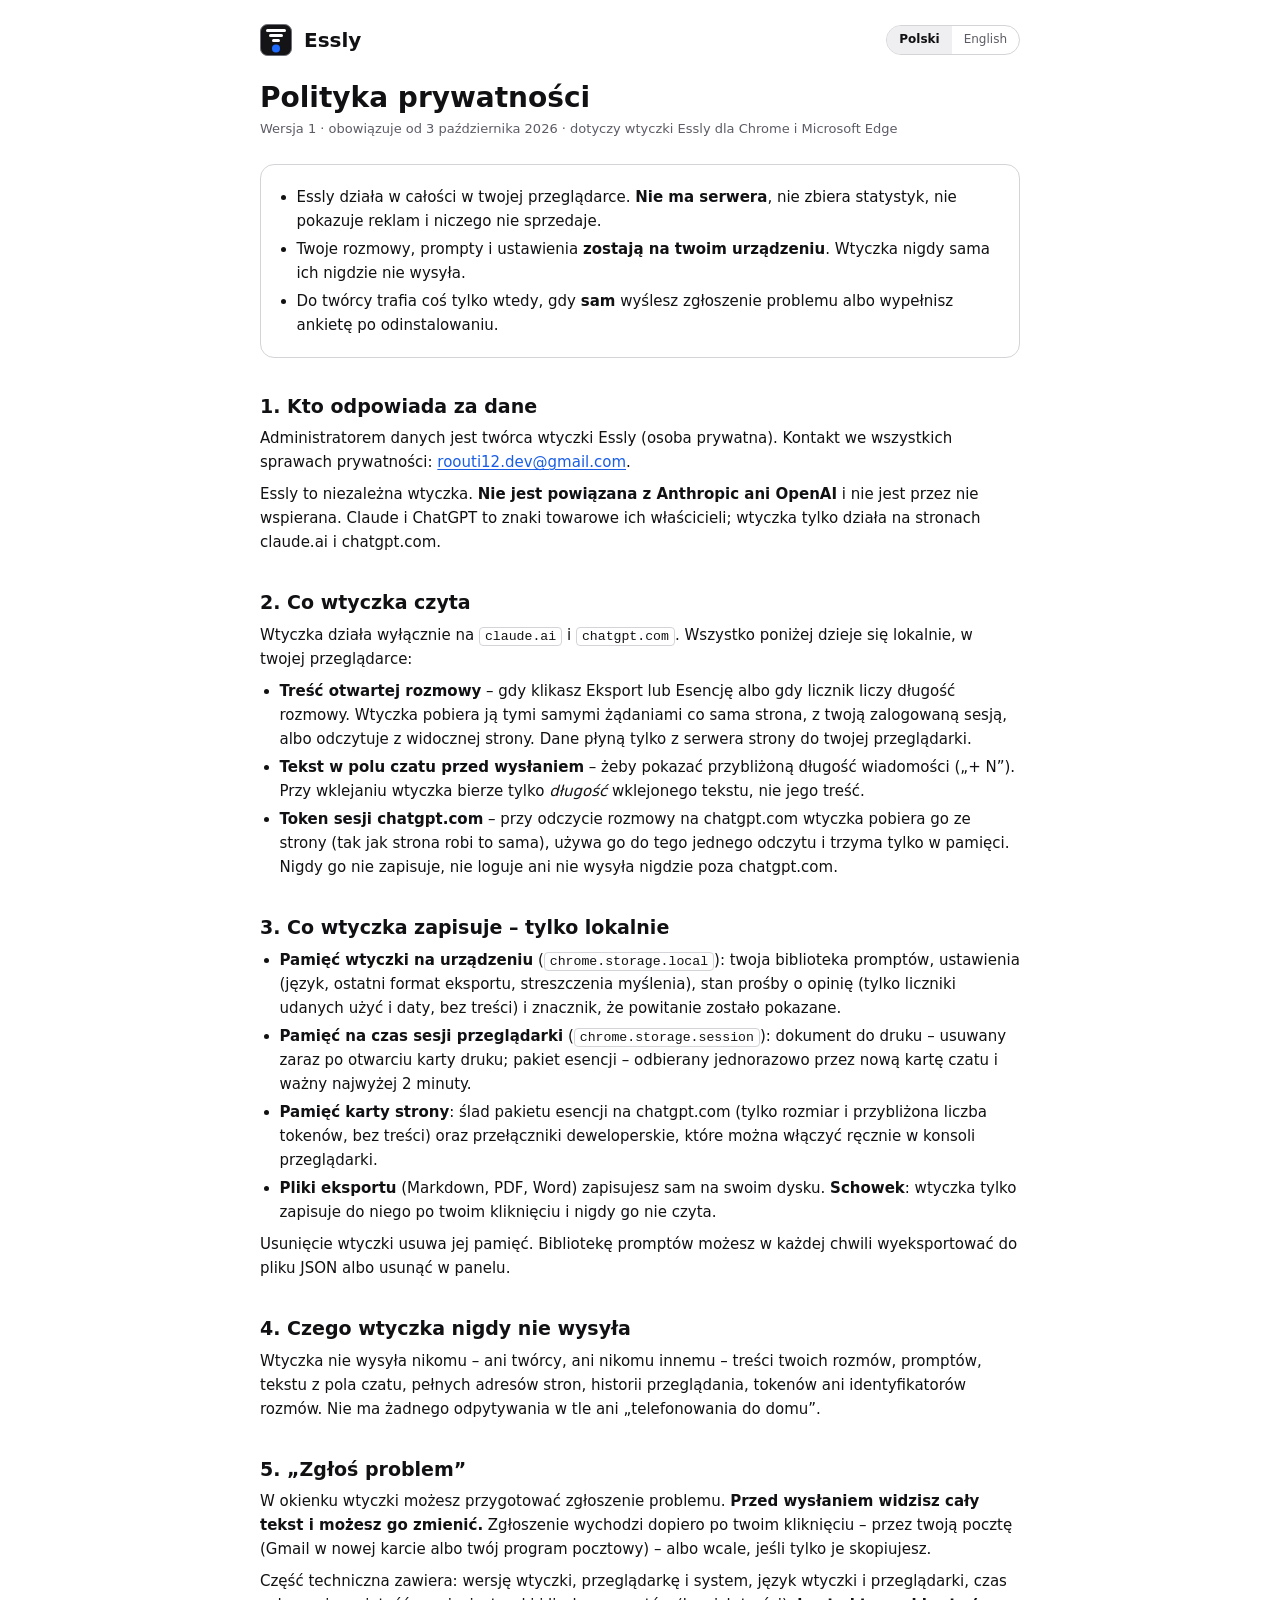
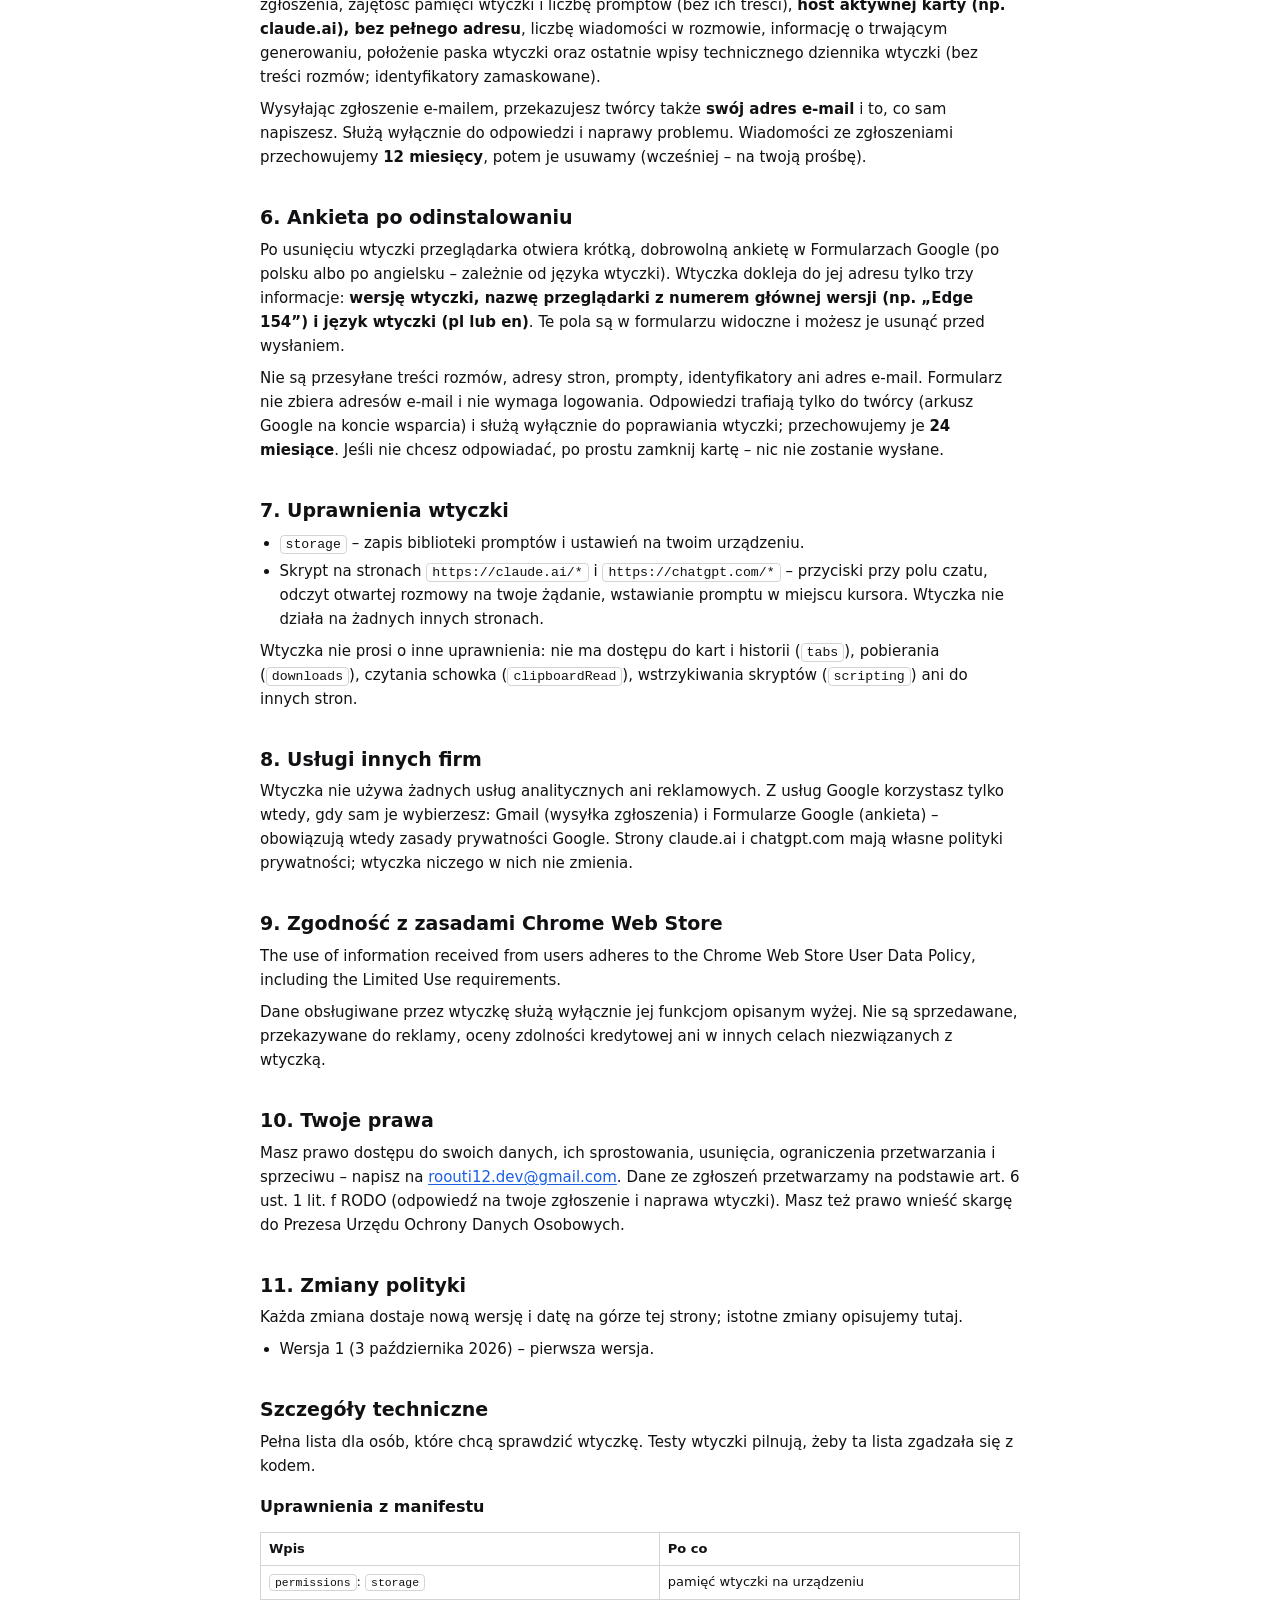
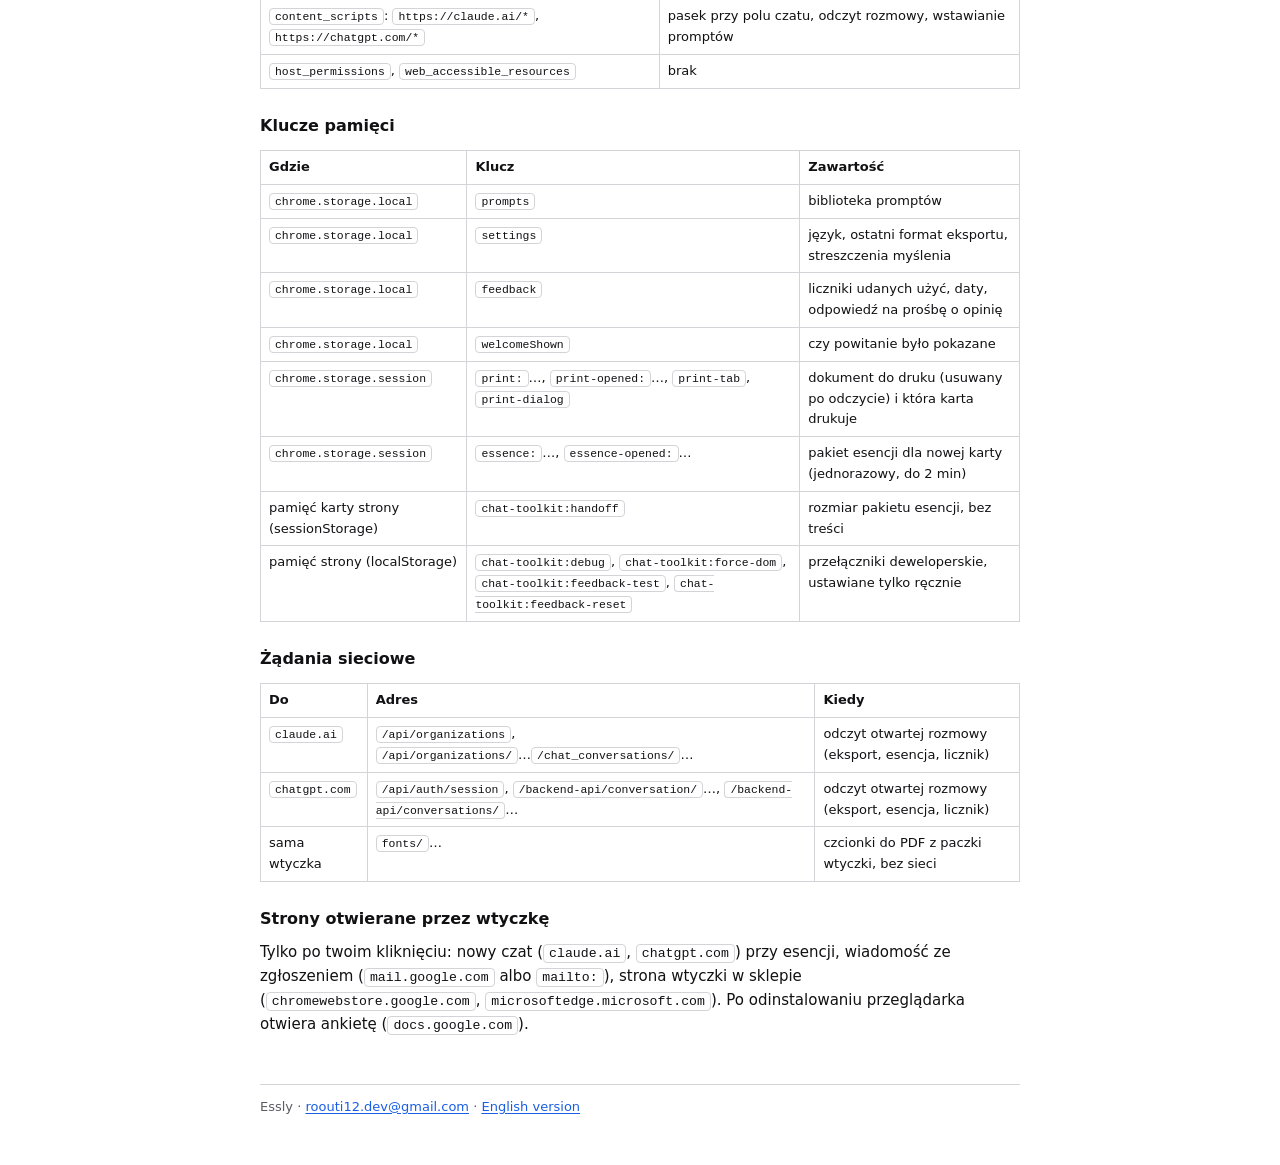
==== privacy/index.html @ 87979087 "Essly site and privacy policy" ====
<!doctype html>
<html lang="pl">
<head>
  <meta charset="utf-8">
  <meta name="viewport" content="width=device-width, initial-scale=1">
  <title>Essly – polityka prywatności</title>
  <meta name="description" content="Polityka prywatności wtyczki Essly: co czyta, co zapisuje (tylko lokalnie), czego nigdy nie wysyła.">
  <link rel="icon" href="../icon32.png">
  <link rel="alternate" hreflang="en" href="../en/privacy/">
  <link rel="stylesheet" href="../theme.css">
  <link rel="stylesheet" href="../site.css">
</head>
<body>
<div class="page">
  <header class="top">
    <img src="../icon32.png" srcset="../icon32.png 1x, ../icon128.png 4x" width="32" height="32" alt="">
    <a class="name" href="../" style="color: inherit; text-decoration: none">Essly</a>
    <nav class="lang" aria-label="Język / Language"><span aria-current="page">Polski</span><a href="../en/privacy/" hreflang="en" lang="en">English</a></nav>
  </header>

  <main>
    <h1>Polityka prywatności</h1>
    <p class="meta">Wersja 1 · obowiązuje od 3 października 2026 · dotyczy wtyczki Essly dla Chrome i Microsoft Edge</p>

    <div class="summary">
      <ul>
        <li>Essly działa w całości w twojej przeglądarce. <strong>Nie ma serwera</strong>, nie zbiera statystyk, nie pokazuje reklam i niczego nie sprzedaje.</li>
        <li>Twoje rozmowy, prompty i ustawienia <strong>zostają na twoim urządzeniu</strong>. Wtyczka nigdy sama ich nigdzie nie wysyła.</li>
        <li>Do twórcy trafia coś tylko wtedy, gdy <strong>sam</strong> wyślesz zgłoszenie problemu albo wypełnisz ankietę po odinstalowaniu.</li>
      </ul>
    </div>

    <h2 id="administrator">1. Kto odpowiada za dane</h2>
    <p>Administratorem danych jest twórca wtyczki Essly (osoba prywatna). Kontakt we wszystkich sprawach prywatności: <a href="mailto:roouti12.dev@gmail.com">roouti12.dev@gmail.com</a>.</p>
    <p>Essly to niezależna wtyczka. <strong>Nie jest powiązana z Anthropic ani OpenAI</strong> i nie jest przez nie wspierana. Claude i ChatGPT to znaki towarowe ich właścicieli; wtyczka tylko działa na stronach claude.ai i chatgpt.com.</p>

    <h2 id="czyta">2. Co wtyczka czyta</h2>
    <p>Wtyczka działa wyłącznie na <code>claude.ai</code> i <code>chatgpt.com</code>. Wszystko poniżej dzieje się lokalnie, w twojej przeglądarce:</p>
    <ul>
      <li><strong>Treść otwartej rozmowy</strong> – gdy klikasz Eksport lub Esencję albo gdy licznik liczy długość rozmowy. Wtyczka pobiera ją tymi samymi żądaniami co sama strona, z twoją zalogowaną sesją, albo odczytuje z widocznej strony. Dane płyną tylko z serwera strony do twojej przeglądarki.</li>
      <li><strong>Tekst w polu czatu przed wysłaniem</strong> – żeby pokazać przybliżoną długość wiadomości („+ N”). Przy wklejaniu wtyczka bierze tylko <em>długość</em> wklejonego tekstu, nie jego treść.</li>
      <li><strong>Token sesji chatgpt.com</strong> – przy odczycie rozmowy na chatgpt.com wtyczka pobiera go ze strony (tak jak strona robi to sama), używa go do tego jednego odczytu i trzyma tylko w pamięci. Nigdy go nie zapisuje, nie loguje ani nie wysyła nigdzie poza chatgpt.com.</li>
    </ul>

    <h2 id="zapisuje">3. Co wtyczka zapisuje – tylko lokalnie</h2>
    <ul>
      <li><strong>Pamięć wtyczki na urządzeniu</strong> (<code>chrome.storage.local</code>): twoja biblioteka promptów, ustawienia (język, ostatni format eksportu, streszczenia myślenia), stan prośby o opinię (tylko liczniki udanych użyć i daty, bez treści) i znacznik, że powitanie zostało pokazane.</li>
      <li><strong>Pamięć na czas sesji przeglądarki</strong> (<code>chrome.storage.session</code>): dokument do druku – usuwany zaraz po otwarciu karty druku; pakiet esencji – odbierany jednorazowo przez nową kartę czatu i ważny najwyżej 2 minuty.</li>
      <li><strong>Pamięć karty strony</strong>: ślad pakietu esencji na chatgpt.com (tylko rozmiar i przybliżona liczba tokenów, bez treści) oraz przełączniki deweloperskie, które można włączyć ręcznie w konsoli przeglądarki.</li>
      <li><strong>Pliki eksportu</strong> (Markdown, PDF, Word) zapisujesz sam na swoim dysku. <strong>Schowek</strong>: wtyczka tylko zapisuje do niego po twoim kliknięciu i nigdy go nie czyta.</li>
    </ul>
    <p>Usunięcie wtyczki usuwa jej pamięć. Bibliotekę promptów możesz w każdej chwili wyeksportować do pliku JSON albo usunąć w panelu.</p>

    <h2 id="nie-wysyla">4. Czego wtyczka nigdy nie wysyła</h2>
    <p>Wtyczka nie wysyła nikomu – ani twórcy, ani nikomu innemu – treści twoich rozmów, promptów, tekstu z pola czatu, pełnych adresów stron, historii przeglądania, tokenów ani identyfikatorów rozmów. Nie ma żadnego odpytywania w tle ani „telefonowania do domu”.</p>

    <h2 id="zglos">5. „Zgłoś problem”</h2>
    <p>W okienku wtyczki możesz przygotować zgłoszenie problemu. <strong>Przed wysłaniem widzisz cały tekst i możesz go zmienić.</strong> Zgłoszenie wychodzi dopiero po twoim kliknięciu – przez twoją pocztę (Gmail w nowej karcie albo twój program pocztowy) – albo wcale, jeśli tylko je skopiujesz.</p>
    <p>Część techniczna zawiera: wersję wtyczki, przeglądarkę i system, język wtyczki i przeglądarki, czas zgłoszenia, zajętość pamięci wtyczki i liczbę promptów (bez ich treści), <strong>host aktywnej karty (np. claude.ai), bez pełnego adresu</strong>, liczbę wiadomości w rozmowie, informację o trwającym generowaniu, położenie paska wtyczki oraz ostatnie wpisy technicznego dziennika wtyczki (bez treści rozmów; identyfikatory zamaskowane).</p>
    <p>Wysyłając zgłoszenie e-mailem, przekazujesz twórcy także <strong>swój adres e-mail</strong> i to, co sam napiszesz. Służą wyłącznie do odpowiedzi i naprawy problemu. Wiadomości ze zgłoszeniami przechowujemy <strong>12 miesięcy</strong>, potem je usuwamy (wcześniej – na twoją prośbę).</p>

    <h2 id="ankieta">6. Ankieta po odinstalowaniu</h2>
    <p>Po usunięciu wtyczki przeglądarka otwiera krótką, dobrowolną ankietę w Formularzach Google (po polsku albo po angielsku – zależnie od języka wtyczki). Wtyczka dokleja do jej adresu tylko trzy informacje: <strong>wersję wtyczki, nazwę przeglądarki z numerem głównej wersji (np. „Edge 154”) i język wtyczki (pl lub en)</strong>. Te pola są w formularzu widoczne i możesz je usunąć przed wysłaniem.</p>
    <p>Nie są przesyłane treści rozmów, adresy stron, prompty, identyfikatory ani adres e-mail. Formularz nie zbiera adresów e-mail i nie wymaga logowania. Odpowiedzi trafiają tylko do twórcy (arkusz Google na koncie wsparcia) i służą wyłącznie do poprawiania wtyczki; przechowujemy je <strong>24 miesiące</strong>. Jeśli nie chcesz odpowiadać, po prostu zamknij kartę – nic nie zostanie wysłane.</p>

    <h2 id="uprawnienia">7. Uprawnienia wtyczki</h2>
    <ul>
      <li><code>storage</code> – zapis biblioteki promptów i ustawień na twoim urządzeniu.</li>
      <li>Skrypt na stronach <code>https://claude.ai/*</code> i <code>https://chatgpt.com/*</code> – przyciski przy polu czatu, odczyt otwartej rozmowy na twoje żądanie, wstawianie promptu w miejscu kursora. Wtyczka nie działa na żadnych innych stronach.</li>
    </ul>
    <p>Wtyczka nie prosi o inne uprawnienia: nie ma dostępu do kart i historii (<code>tabs</code>), pobierania (<code>downloads</code>), czytania schowka (<code>clipboardRead</code>), wstrzykiwania skryptów (<code>scripting</code>) ani do innych stron.</p>

    <h2 id="inne">8. Usługi innych firm</h2>
    <p>Wtyczka nie używa żadnych usług analitycznych ani reklamowych. Z usług Google korzystasz tylko wtedy, gdy sam je wybierzesz: Gmail (wysyłka zgłoszenia) i Formularze Google (ankieta) – obowiązują wtedy zasady prywatności Google. Strony claude.ai i chatgpt.com mają własne polityki prywatności; wtyczka niczego w nich nie zmienia.</p>

    <h2 id="limited-use">9. Zgodność z zasadami Chrome Web Store</h2>
    <p lang="en">The use of information received from users adheres to the Chrome Web Store User Data Policy, including the Limited Use requirements.</p>
    <p>Dane obsługiwane przez wtyczkę służą wyłącznie jej funkcjom opisanym wyżej. Nie są sprzedawane, przekazywane do reklamy, oceny zdolności kredytowej ani w innych celach niezwiązanych z wtyczką.</p>

    <h2 id="prawa">10. Twoje prawa</h2>
    <p>Masz prawo dostępu do swoich danych, ich sprostowania, usunięcia, ograniczenia przetwarzania i sprzeciwu – napisz na <a href="mailto:roouti12.dev@gmail.com">roouti12.dev@gmail.com</a>. Dane ze zgłoszeń przetwarzamy na podstawie art. 6 ust. 1 lit. f RODO (odpowiedź na twoje zgłoszenie i naprawa wtyczki). Masz też prawo wnieść skargę do Prezesa Urzędu Ochrony Danych Osobowych.</p>

    <h2 id="zmiany">11. Zmiany polityki</h2>
    <p>Każda zmiana dostaje nową wersję i datę na górze tej strony; istotne zmiany opisujemy tutaj.</p>
    <ul><li>Wersja 1 (3 października 2026) – pierwsza wersja.</li></ul>

    <h2 id="szczegoly">Szczegóły techniczne</h2>
    <p>Pełna lista dla osób, które chcą sprawdzić wtyczkę. Testy wtyczki pilnują, żeby ta lista zgadzała się z kodem.</p>
    <h3>Uprawnienia z manifestu</h3>
    <div class="table"><table>
      <tr><th>Wpis</th><th>Po co</th></tr>
      <tr><td><code>permissions</code>: <code>storage</code></td><td>pamięć wtyczki na urządzeniu</td></tr>
      <tr><td><code>content_scripts</code>: <code>https://claude.ai/*</code>, <code>https://chatgpt.com/*</code></td><td>pasek przy polu czatu, odczyt rozmowy, wstawianie promptów</td></tr>
      <tr><td><code>host_permissions</code>, <code>web_accessible_resources</code></td><td>brak</td></tr>
    </table></div>
    <h3>Klucze pamięci</h3>
    <div class="table"><table>
      <tr><th>Gdzie</th><th>Klucz</th><th>Zawartość</th></tr>
      <tr><td><code>chrome.storage.local</code></td><td><code>prompts</code></td><td>biblioteka promptów</td></tr>
      <tr><td><code>chrome.storage.local</code></td><td><code>settings</code></td><td>język, ostatni format eksportu, streszczenia myślenia</td></tr>
      <tr><td><code>chrome.storage.local</code></td><td><code>feedback</code></td><td>liczniki udanych użyć, daty, odpowiedź na prośbę o opinię</td></tr>
      <tr><td><code>chrome.storage.local</code></td><td><code>welcomeShown</code></td><td>czy powitanie było pokazane</td></tr>
      <tr><td><code>chrome.storage.session</code></td><td><code>print:</code>…, <code>print-opened:</code>…, <code>print-tab</code>, <code>print-dialog</code></td><td>dokument do druku (usuwany po odczycie) i która karta drukuje</td></tr>
      <tr><td><code>chrome.storage.session</code></td><td><code>essence:</code>…, <code>essence-opened:</code>…</td><td>pakiet esencji dla nowej karty (jednorazowy, do 2 min)</td></tr>
      <tr><td>pamięć karty strony (sessionStorage)</td><td><code>chat-toolkit:handoff</code></td><td>rozmiar pakietu esencji, bez treści</td></tr>
      <tr><td>pamięć strony (localStorage)</td><td><code>chat-toolkit:debug</code>, <code>chat-toolkit:force-dom</code>, <code>chat-toolkit:feedback-test</code>, <code>chat-toolkit:feedback-reset</code></td><td>przełączniki deweloperskie, ustawiane tylko ręcznie</td></tr>
    </table></div>
    <h3>Żądania sieciowe</h3>
    <div class="table"><table>
      <tr><th>Do</th><th>Adres</th><th>Kiedy</th></tr>
      <tr><td><code>claude.ai</code></td><td><code>/api/organizations</code>, <code>/api/organizations/</code>…<code>/chat_conversations/</code>…</td><td>odczyt otwartej rozmowy (eksport, esencja, licznik)</td></tr>
      <tr><td><code>chatgpt.com</code></td><td><code>/api/auth/session</code>, <code>/backend-api/conversation/</code>…, <code>/backend-api/conversations/</code>…</td><td>odczyt otwartej rozmowy (eksport, esencja, licznik)</td></tr>
      <tr><td>sama wtyczka</td><td><code>fonts/</code>…</td><td>czcionki do PDF z paczki wtyczki, bez sieci</td></tr>
    </table></div>
    <h3>Strony otwierane przez wtyczkę</h3>
    <p>Tylko po twoim kliknięciu: nowy czat (<code>claude.ai</code>, <code>chatgpt.com</code>) przy esencji, wiadomość ze zgłoszeniem (<code>mail.google.com</code> albo <code>mailto:</code>), strona wtyczki w sklepie (<code>chromewebstore.google.com</code>, <code>microsoftedge.microsoft.com</code>). Po odinstalowaniu przeglądarka otwiera ankietę (<code>docs.google.com</code>).</p>
  </main>

  <footer>Essly · <a href="mailto:roouti12.dev@gmail.com">roouti12.dev@gmail.com</a> · <a href="../en/privacy/" hreflang="en" lang="en">English version</a></footer>
</div>
</body>
</html>
---- theme.css ----
/* Design tokens – the only place colours, radii, spacing, type sizes and shadows are defined.
   Style of the C2 icon: black and white, one electric blue as the only accent; amber only for
   warnings, red only for errors and "Delete". Two themes:
   - extension pages (popup, report, welcome, print screen): light when the system asks for it
     (prefers-color-scheme), dark otherwise – dark is the default;
   - shadow roots on chat pages (toolbar, menus, popover, pills, prompts panel): the page's own theme,
     set by the script as data-theme="light|dark" on the host (taken from the page background).
   Every text/background pair used is checked for WCAG AA by tests/theme.test.ts. */
:root,
:host {
  --ct-bg: #0b0b0c;
  --ct-surface: #141416;          /* the icon's tile */
  --ct-surface-raised: #1c1c1f;   /* menus, popover, pills, panel */
  --ct-hover: #2a2a2f;            /* hovered menu item, list row, pressed button */
  --ct-border: #34343a;
  --ct-border-strong: #6e6e76;    /* the icon's hairline: borders that must show */
  --ct-code-bg: #1c1c1f;          /* code, math, message headings on the print sheet */
  --ct-warning-bg: #2b2210;       /* warning blocks (behind --ct-text) */
  --ct-control-bg: #141416;       /* toolbar buttons; on chat pages the composer's own colour (ui/pageTheme.ts) */
  --ct-control-border: #34343a;   /* toolbar buttons: must stand out on the page around the composer */
  --ct-text: #f5f5f7;
  --ct-text-muted: #a8a8b0;
  --ct-accent: #1f6bff;           /* the only accent: primary buttons, focus, chosen items, the dot */
  --ct-accent-text: #5b95ff;      /* the accent as text or icon */
  --ct-on-accent: #ffffff;
  --ct-warning: #f5a524;          /* warnings only: incomplete results, long conversations, duplicates */
  --ct-warning-text: #f5c46b;
  --ct-on-warning: #141414;
  --ct-danger: #cf3a3f;           /* errors and "Delete" only */
  --ct-danger-text: #ff8a8d;
  --ct-on-danger: #ffffff;
  --ct-shadow-sm: 0 1px 2px rgba(0, 0, 0, 0.4), 0 2px 8px rgba(0, 0, 0, 0.3);  /* toolbar buttons */
  --ct-shadow: 0 8px 24px rgba(0, 0, 0, 0.5);                                   /* menus, popover, pills, cards */

  --ct-font: system-ui, -apple-system, "Segoe UI", Roboto, sans-serif;
  --ct-font-size: 14px;
  --ct-font-xs: 11px;
  --ct-font-sm: 12px;
  --ct-font-md: 13px;
  --ct-font-lg: 16px;
  --ct-radius-sm: 6px;    /* fields, menu items, small buttons */
  --ct-radius: 10px;      /* menus, popover, cards */
  --ct-radius-lg: 14px;   /* pages' main card, the rating question */
  --ct-radius-pill: 999px; /* toolbar buttons, pills */
  --ct-space-1: 4px;
  --ct-space-2: 8px;
  --ct-space-3: 12px;
  --ct-space-4: 16px;
  --ct-space-5: 24px;
  --ct-transition: 120ms;
  --ct-focus-ring: 0 0 0 2px var(--ct-bg), 0 0 0 4px var(--ct-accent);

  color-scheme: dark;
}

/* Light theme – the same values in both blocks (the test checks they match): shadow hosts on chat
   pages and any element marked light (the print sheet, which is paper on a dark screen too); extension
   pages when the system asks for light, and every page in print. */
:host([data-theme="light"]),
[data-theme="light"] {
  --ct-bg: #ffffff;
  --ct-surface: #ffffff;
  --ct-surface-raised: #ffffff;
  --ct-hover: #efeff1;
  --ct-border: #d4d4d8;
  --ct-border-strong: #8e8e96;
  --ct-code-bg: #f4f4f6;
  --ct-warning-bg: #fff6e5;
  --ct-control-bg: #ffffff;
  --ct-control-border: #b4b4bc;
  --ct-text: #111114;
  --ct-text-muted: #5c5c66;
  --ct-accent: #1f6bff;
  --ct-accent-text: #1a5ee6;
  --ct-on-accent: #ffffff;
  --ct-warning: #9a5b00;
  --ct-warning-text: #8a5200;
  --ct-on-warning: #ffffff;
  --ct-danger: #d1242f;
  --ct-danger-text: #b3121b;
  --ct-on-danger: #ffffff;
  --ct-shadow-sm: 0 1px 2px rgba(0, 0, 0, 0.08), 0 2px 8px rgba(0, 0, 0, 0.06);
  --ct-shadow: 0 8px 24px rgba(0, 0, 0, 0.14), 0 2px 6px rgba(0, 0, 0, 0.08);
  color-scheme: light;
}
@media (prefers-color-scheme: light), print {
  :root {
    --ct-bg: #ffffff;
    --ct-surface: #ffffff;
    --ct-surface-raised: #ffffff;
    --ct-hover: #efeff1;
    --ct-border: #d4d4d8;
    --ct-border-strong: #8e8e96;
    --ct-code-bg: #f4f4f6;
    --ct-warning-bg: #fff6e5;
    --ct-control-bg: #ffffff;
    --ct-control-border: #b4b4bc;
    --ct-text: #111114;
    --ct-text-muted: #5c5c66;
    --ct-accent: #1f6bff;
    --ct-accent-text: #1a5ee6;
    --ct-on-accent: #ffffff;
    --ct-warning: #9a5b00;
    --ct-warning-text: #8a5200;
    --ct-on-warning: #ffffff;
    --ct-danger: #d1242f;
    --ct-danger-text: #b3121b;
    --ct-on-danger: #ffffff;
    --ct-shadow-sm: 0 1px 2px rgba(0, 0, 0, 0.08), 0 2px 8px rgba(0, 0, 0, 0.06);
    --ct-shadow: 0 8px 24px rgba(0, 0, 0, 0.14), 0 2px 6px rgba(0, 0, 0, 0.08);
    color-scheme: light;
  }
}

@media (prefers-reduced-motion: reduce) {
  :root,
  :host { --ct-transition: 0ms; }
}
---- site.css ----
/* The Essly site (GitHub Pages): the extension's own tokens (theme.css – a copy of src/ui/theme.css,
   kept identical by tests/sitePolicy.test.ts), dark unless the system asks for light. No scripts. */
html { background: var(--ct-bg); }
body {
  margin: 0;
  background: var(--ct-bg);
  color: var(--ct-text);
  font: 15px / 1.6 var(--ct-font);
}
.page { max-width: 760px; margin: 0 auto; padding: var(--ct-space-5) var(--ct-space-4) 48px; }
header.top { display: flex; align-items: center; gap: var(--ct-space-3); flex-wrap: wrap; }
header.top img { display: block; width: 32px; height: 32px; }
header.top .name { font-size: 20px; font-weight: 700; }
header.top .lang { margin-left: auto; display: inline-flex; border: 1px solid var(--ct-border); border-radius: var(--ct-radius-pill); overflow: hidden; }
header.top .lang a, header.top .lang span { padding: 4px 12px; font-size: var(--ct-font-sm); text-decoration: none; }
header.top .lang a { color: var(--ct-text-muted); }
header.top .lang a:hover { color: var(--ct-text); }
header.top .lang span { background: var(--ct-hover); color: var(--ct-text); font-weight: 600; }
h1 { margin: var(--ct-space-5) 0 var(--ct-space-1); font-size: 28px; line-height: 1.25; }
.meta { margin: 0 0 var(--ct-space-5); color: var(--ct-text-muted); font-size: var(--ct-font-md); }
h2 { margin: 36px 0 var(--ct-space-2); font-size: 19px; line-height: 1.3; }
h3 { margin: var(--ct-space-4) 0 var(--ct-space-1); font-size: 16px; }
p, ul { margin: var(--ct-space-2) 0; }
ul { padding-left: 1.3em; }
li { margin: 4px 0; }
a { color: var(--ct-accent-text); text-underline-offset: 2px; }
a:focus-visible { outline: none; box-shadow: var(--ct-focus-ring); border-radius: 3px; }
code { padding: 1px 5px; border-radius: 4px; background: var(--ct-surface-raised); border: 1px solid var(--ct-border); font: 0.88em / 1.4 ui-monospace, SFMono-Regular, Consolas, monospace; }
.summary { padding: var(--ct-space-4); background: var(--ct-surface); border: 1px solid var(--ct-border); border-radius: var(--ct-radius-lg); }
.summary ul { margin: 0; }
table { width: 100%; border-collapse: collapse; margin: var(--ct-space-2) 0; font-size: var(--ct-font-md); }
th, td { padding: 6px 8px; border: 1px solid var(--ct-border); text-align: left; vertical-align: top; }
th { background: var(--ct-surface-raised); font-weight: 600; }
.table { overflow-x: auto; }
footer { margin-top: 48px; padding-top: var(--ct-space-3); border-top: 1px solid var(--ct-border); color: var(--ct-text-muted); font-size: var(--ct-font-md); }
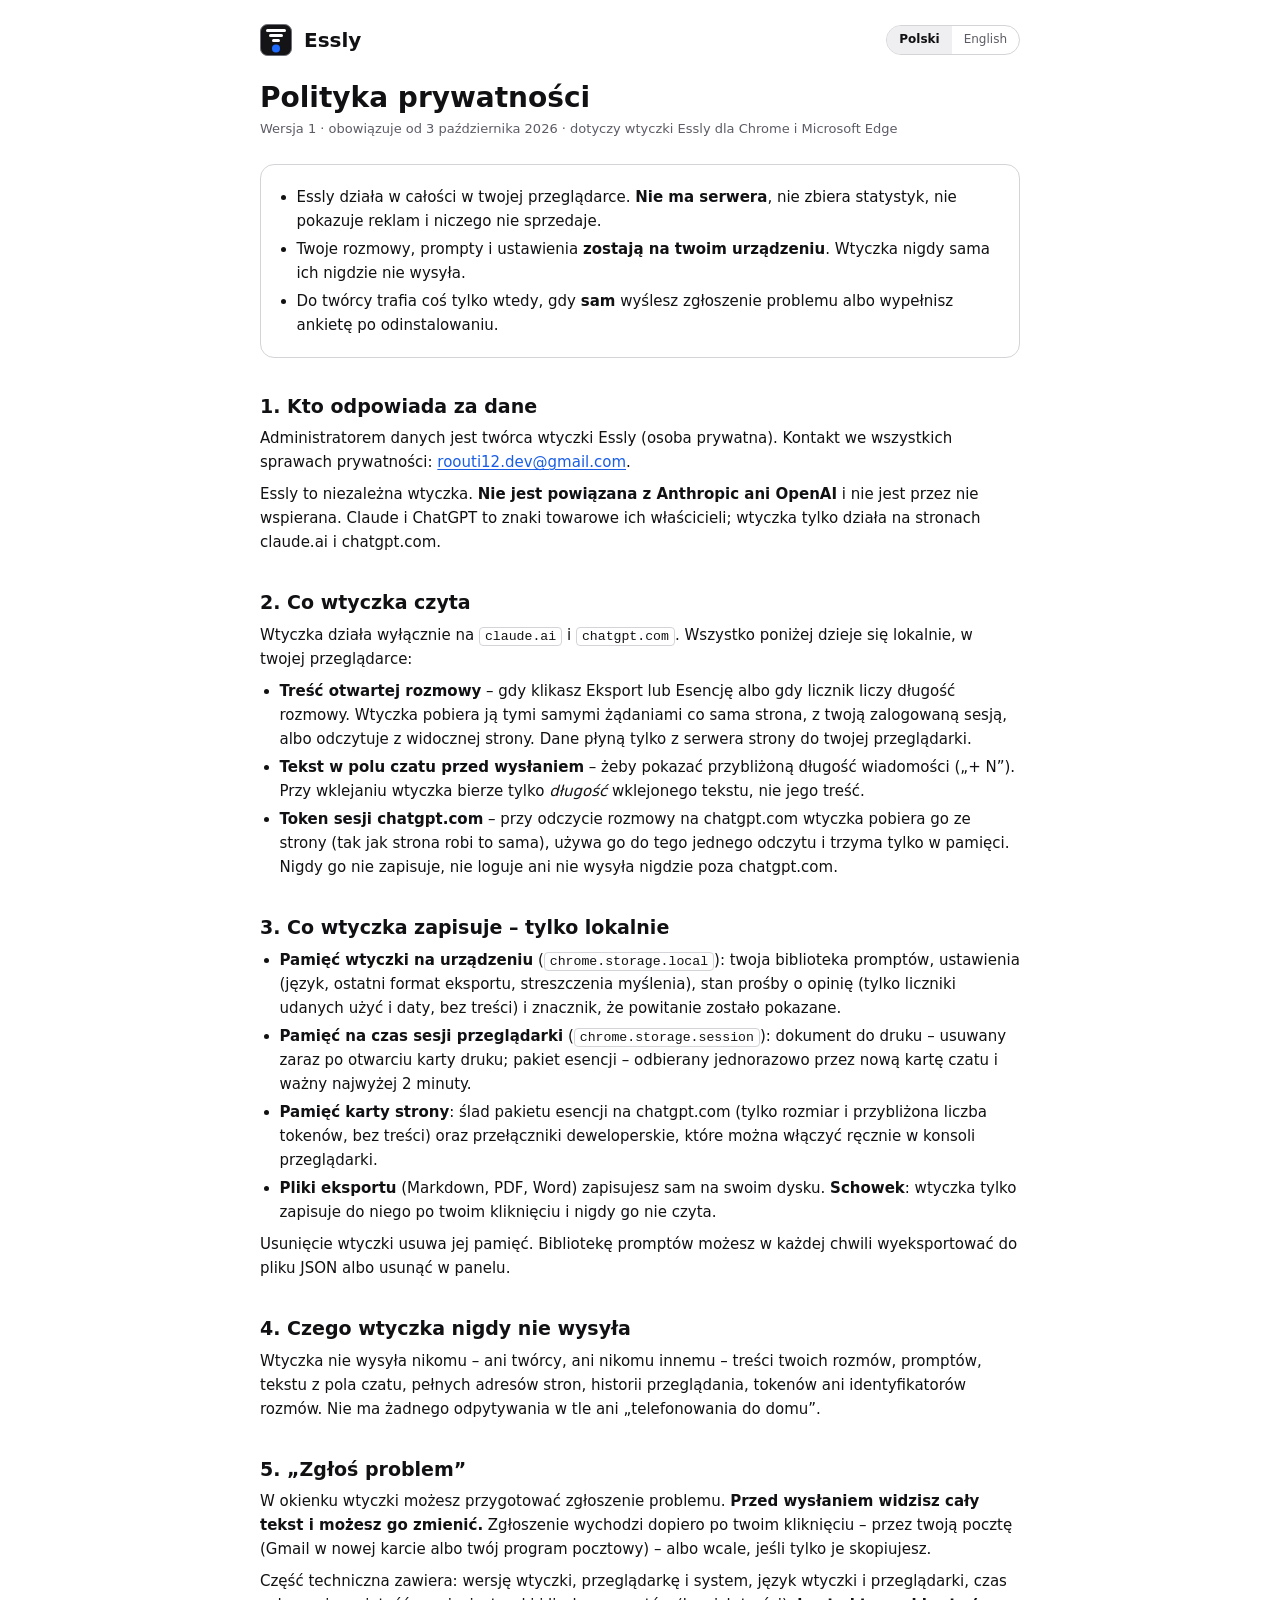
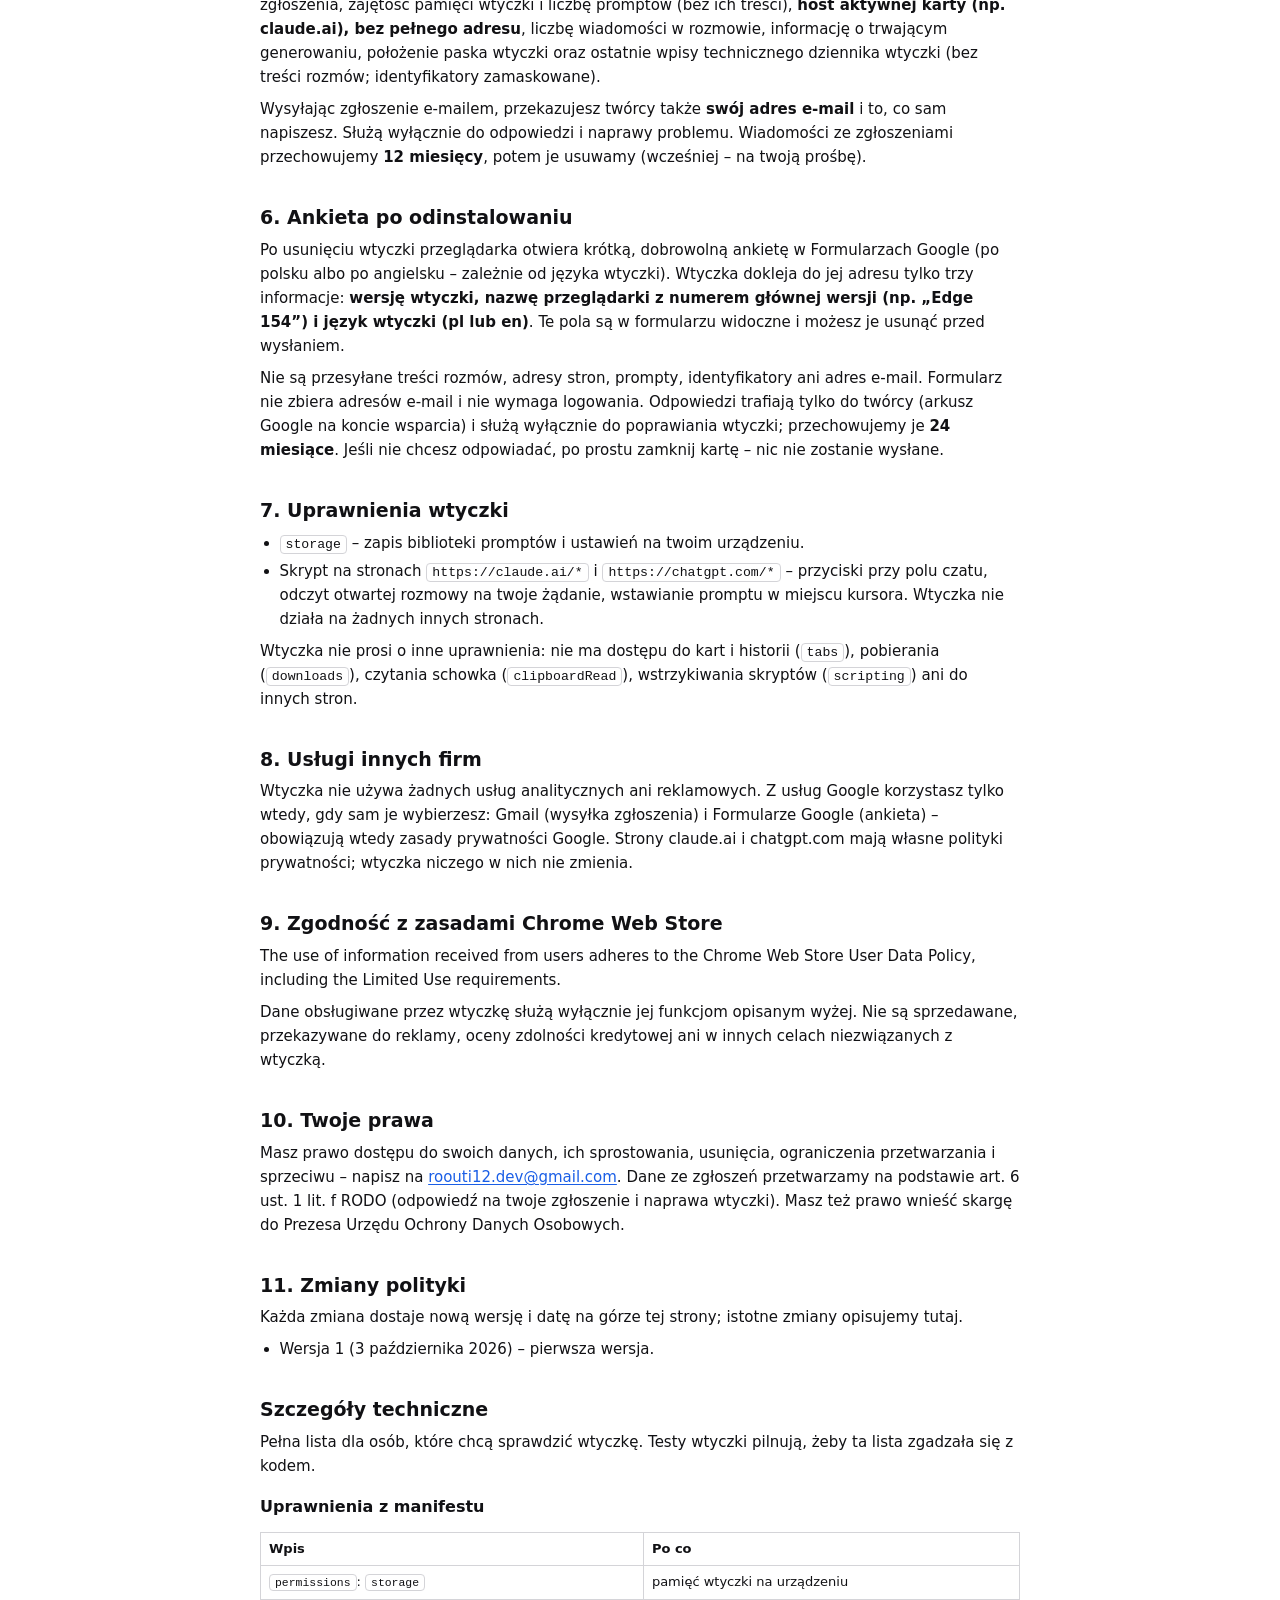
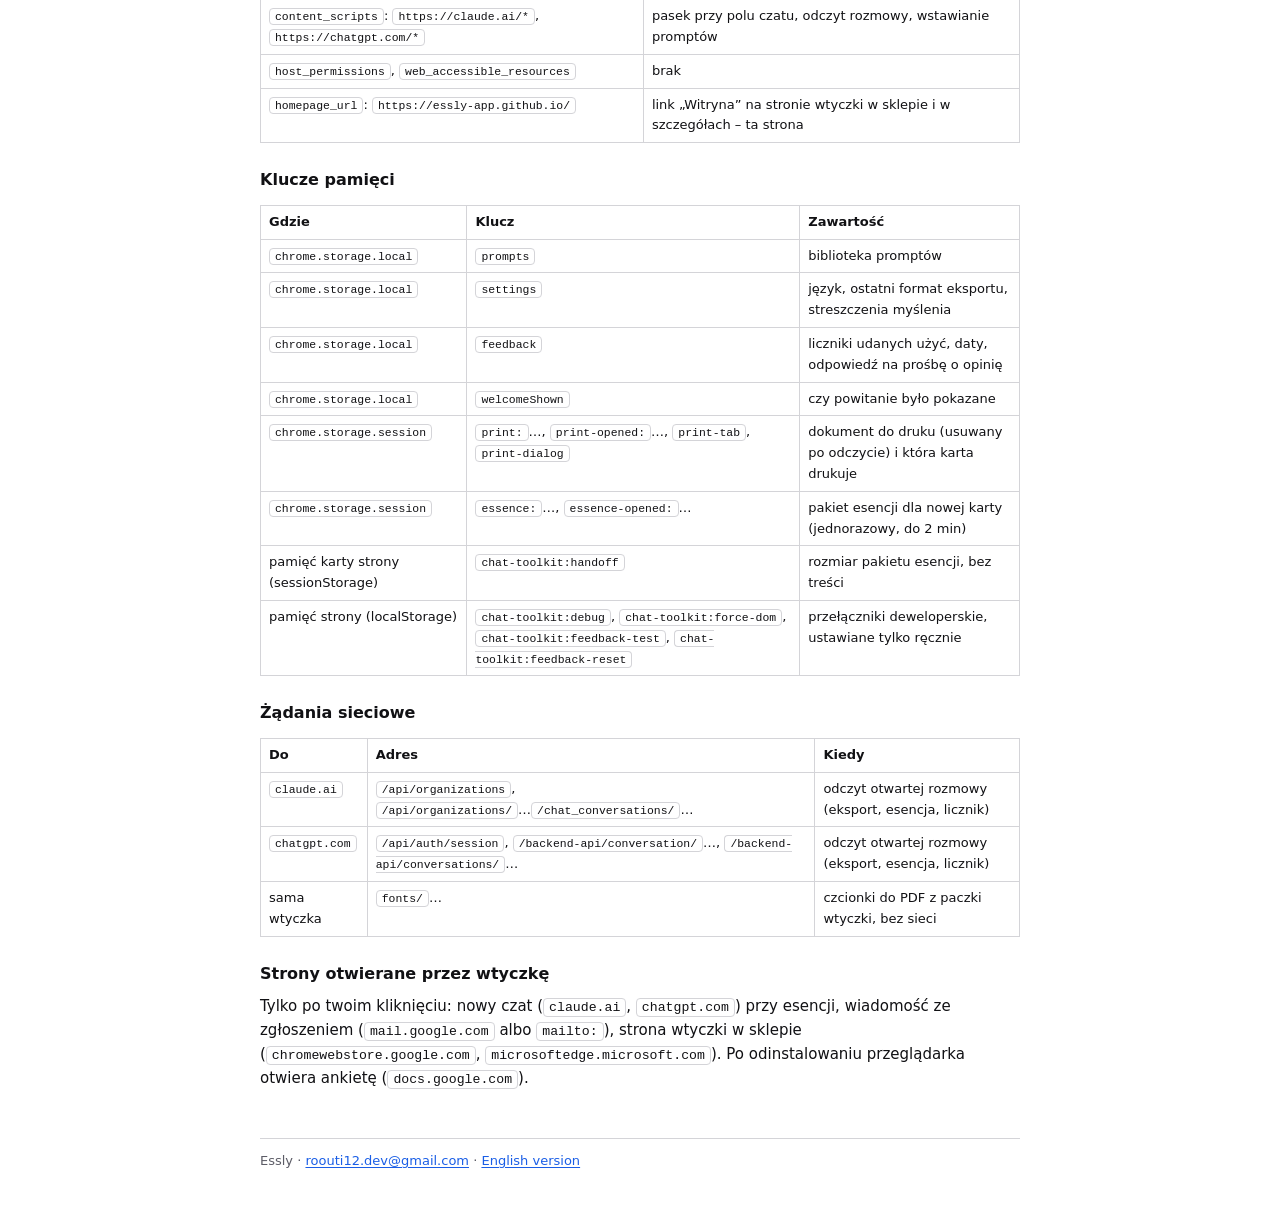
==== commit a1ea777e: "Policy PL: add homepage_url" ====
--- a/privacy/index.html
+++ b/privacy/index.html
@@ -92,6 +92,7 @@
       <tr><td><code>permissions</code>: <code>storage</code></td><td>pamięć wtyczki na urządzeniu</td></tr>
       <tr><td><code>content_scripts</code>: <code>https://claude.ai/*</code>, <code>https://chatgpt.com/*</code></td><td>pasek przy polu czatu, odczyt rozmowy, wstawianie promptów</td></tr>
       <tr><td><code>host_permissions</code>, <code>web_accessible_resources</code></td><td>brak</td></tr>
+      <tr><td><code>homepage_url</code>: <code>https://essly-app.github.io/</code></td><td>link „Witryna” na stronie wtyczki w sklepie i w szczegółach – ta strona</td></tr>
     </table></div>
     <h3>Klucze pamięci</h3>
     <div class="table"><table>
